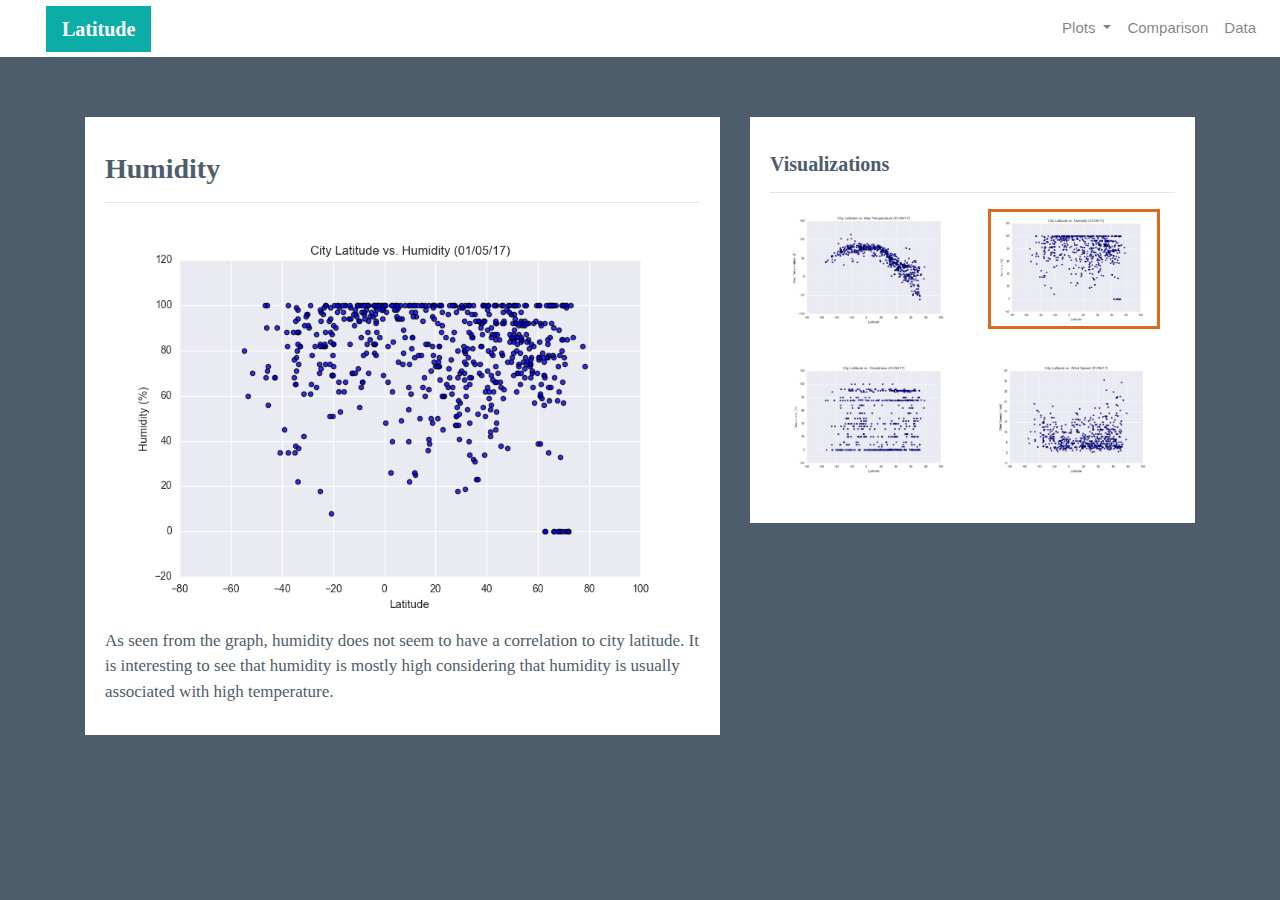
==== humidity.html @ d44b4ce3 "Add files via upload" ====
<!DOCTYPE html>
<html>

<!-- Bootstrap JS -->
<script src="https://code.jquery.com/jquery-3.2.1.slim.min.js"
    integrity="sha384-KJ3o2DKtIkvYIK3UENzmM7KCkRr/rE9/Qpg6aAZGJwFDMVNA/GpGFF93hXpG5KkN"
    crossorigin="anonymous"></script>
<script src="https://cdnjs.cloudflare.com/ajax/libs/popper.js/1.12.9/umd/popper.min.js"
    integrity="sha384-ApNbgh9B+Y1QKtv3Rn7W3mgPxhU9K/ScQsAP7hUibX39j7fakFPskvXusvfa0b4Q"
    crossorigin="anonymous"></script>
<script src="https://maxcdn.bootstrapcdn.com/bootstrap/4.0.0/js/bootstrap.min.js"
    integrity="sha384-JZR6Spejh4U02d8jOt6vLEHfe/JQGiRRSQQxSfFWpi1MquVdAyjUar5+76PVCmYl"
    crossorigin="anonymous"></script>

<head>
    <meta charset="utf-8" />
    <meta http-equiv="X-UA-Compatible" content="IE=edge">
    <title>Bootstrap Visualization Dashboard</title>
    <meta name="viewport" content="width=device-width, initial-scale=1">


    <!-- Bootstrap CSS -->
    <link rel="stylesheet" href="https://maxcdn.bootstrapcdn.com/bootstrap/4.0.0/css/bootstrap.min.css"
        integrity="sha384-Gn5384xqQ1aoWXA+058RXPxPg6fy4IWvTNh0E263XmFcJlSAwiGgFAW/dAiS6JXm" crossorigin="anonymous">

    <!--CSS Link-->
    <link rel="stylesheet" type="text/css" href="style.css">

</head>

<body>
    <!-- Navigation Section -->
    <div class="navigation">
        <nav class="navbar navbar-expand-lg navbar-light">
            <a class="navbar-brand" style="background-color: #0BADA6;" href="index.html">Latitude</a>
            <button class="navbar-toggler  border border-white" type="button" data-toggle="collapse"
                data-target="#navbarNavDropdown" aria-controls="navbarNavDropdown" aria-expanded="false"
                aria-label="Toggle navigation">
                <span class="navbar-toggler-icon"></span>
            </button>
            <div class="collapse navbar-collapse" id="navbarNavDropdown">
                <ul class="navbar-nav ml-auto">
                    <li class="nav-item dropdown">
                        <a class="nav-link dropdown-toggle" href="#" id="navbarDropdownMenuLink" data-toggle="dropdown"
                            aria-haspopup="true" aria-expanded="false">
                            Plots
                        </a>
                        <div class="dropdown-menu" aria-labelledby="navbarDropdownMenuLink">
                            <a class="dropdown-item" href="max_temperature.html">Max Temperature</a>
                            <a class="dropdown-item active" href="humidity.html">Humidity</a>
                            <a class="dropdown-item" href="cloudiness.html">Cloudiness</a>
                            <a class="dropdown-item" href="wind_speed.html">Wind Speed</a>
                        </div>
                    </li>
                    <li class="nav-item">
                        <a class="nav-link" href="comparisons.html">Comparison</a>
                    </li>
                    <li class="nav-item">
                        <a class="nav-link" href="data.html">Data</a>
                    </li>

                </ul>
            </div>
        </nav>
    </div>
    <!-- Content Section -->
    <div class="container">
        <div class="row">
            <div class="col-lg-7 col-md-12">
                <!-- Left box  -->
                <div class="box">
                    <h3 class="title">Humidity</h3>
                    <hr>
                    <img src="Resources/assets/images/Fig2.png" alt="Humidity Graph">
                    <p>As seen from the graph, humidity does not seem to have a correlation to city latitude. It is
                        interesting to see that humidity is mostly high considering that humidity is usually associated
                        with high temperature.
                    </p>
                </div>
            </div>
            <div class="col-lg-5 col-md-12">
                <!-- Right Box -->
                <div class="box">
                    <h5 class="title">Visualizations</h5>
                    <hr>


                    <div class="container">
                        <div class="row" style="padding-bottom: 30px;">
                            <div class="col-6">
                                <a href="max_temperature.html">
                                    <img class="panel" src="Resources/assets/images/Fig1.png"
                                        alt="Max Temperature Image">
                                </a>
                            </div>
                            <div class="col-6">
                                <a href="humidity.html">
                                    <img class="panel active" src="Resources/assets/images/Fig2.png"
                                        alt="Humidity Graph">
                                </a>
                            </div>
                        </div>

                        <div class="row" style="padding-bottom: 30px;">
                            <div class="col-6">
                                <a href="cloudiness.html">
                                    <img class="panel" src="Resources/assets/images/Fig3.png" alt="Cloudiness Graph">
                                </a>
                            </div>
                            <div class="col-6">
                                <a href="wind_speed.html">
                                    <img class="panel" src="Resources/assets/images/Fig4.png" alt="Wind Speed Graph">
                                </a>
                            </div>


                        </div>
                    </div>


                </div>
            </div>
        </div>
    </div>


</body>

</html>
---- style.css ----
/* Body */
body{
    background-color: #4e5d6c; 
}
/* Navbar */
.navbar{
    max-height: 57px; 
}
.navigation .navbar-brand{
    color: #fff; 
    margin-left: 30px; 
    padding: inherit; 
    font-weight: bold; 
    background-color: #df691a;
    font-family: Cambria, Cochin, Georgia, Times, 'Times New Roman', serif;
}
.navbar{
    background-color: white; 
    font-size: 15px; 
}
.active, .dropdown-menu .dropdown-item:active a:hover{
    background-color:#df691a!important; 
}
.dropdown-item{
    color: #343a40 !important; 
}
.dropdown .dropdown-menu .dropdown-item:active, .dropdown .dropdown-menu .dropdown-item:hover{
    background-color:#df691a !important; 
}
a{
    color: #fff;
    font-size: 15px; 
}
.nav-link:hover{
    background-color:#4e5d6c !important;
   }

.navbar-brand:hover{
color: #fff !important;
}
/* Images */
img{
    width:100% !important;
    height:100% !important;
}
.active, .panel:hover{
    border-color: #df691a;
    border-style: solid; 
    
}
.vizualization{
    width:50% !important;
    height:50% !important;
}

/* Title Class  */
.title{
    color: #4e5d6c;  
    font-family: Cambria, Cochin, Georgia, Times, 'Times New Roman', serif;
    font-weight: bolder; 
    padding-top: 25px; 
}
/* Paragraph Element */
p{
 color: #4e5d6c;
 font-family: Cambria, Cochin, Georgia, Times, 'Times New Roman', serif;
 font-size: 17px; 
}
td{
    text-align: center;
}
table{
    background-color: #fff;
}
/* Box Class */
.box {
    margin-top: 60px; 
    margin-bottom: 62px; 
    padding: 10px 20px 15px; 
    color:black;
    background-color: #fff; 

  }
/* Table */
  .table{
    font-size: 15px; 
    border-top-color: #fff !important; 
}
/* Media Queries */
@media(max-width: 992px){
.navbar-expand-lg{
background-color: #fff !important;
}
.navbar{
    max-height: none; 
    padding: inherit;
}
.navbar div{
    margin: inherit; 
    background-color: #4e5d6c;  
}
.navbar-brand{
    padding: 10px !important; 
}

button{
    margin-right: 30px; 
}
button:focus {

    outline: 1px dotted;
    outline: 5px auto -webkit-focusring-color;
    
    }
}
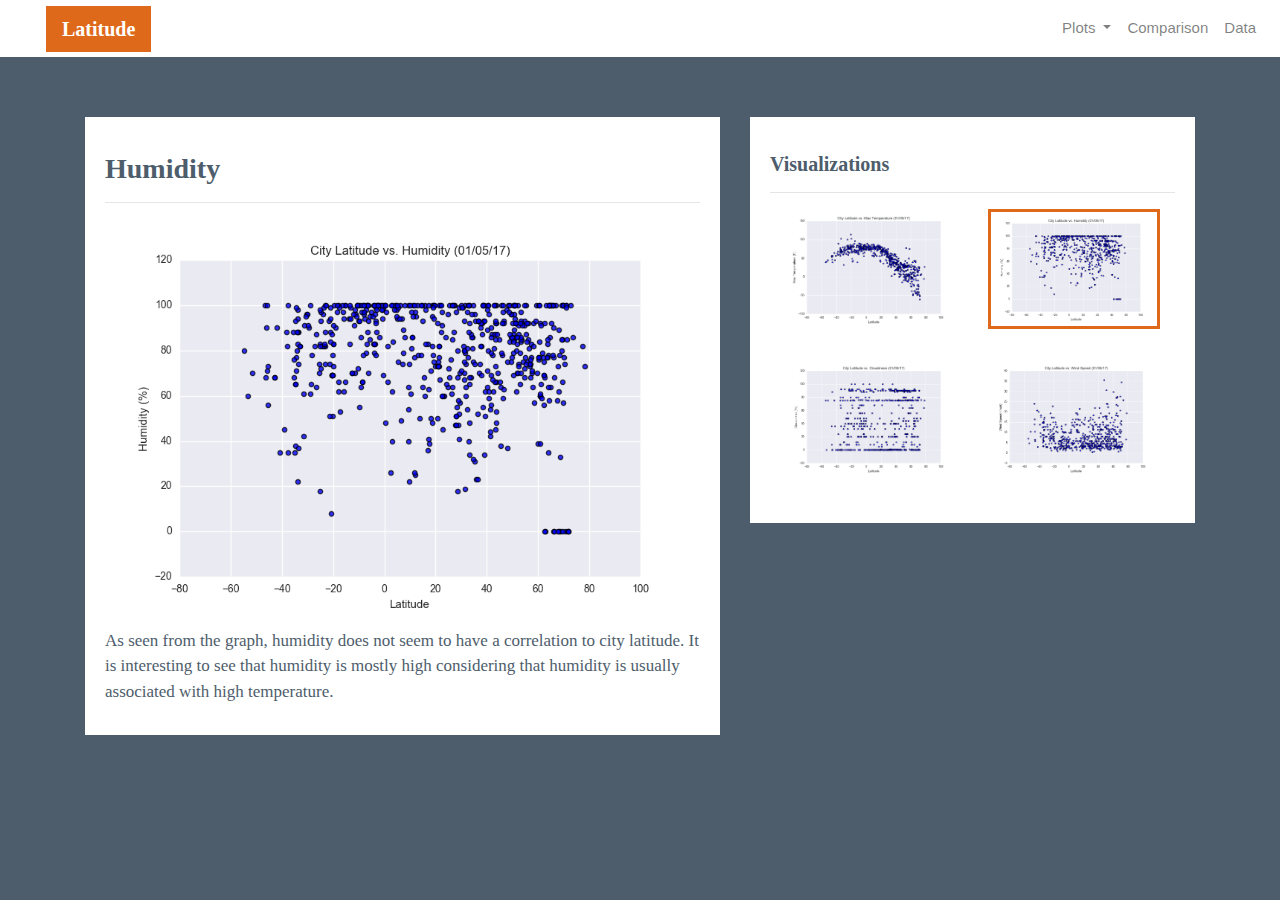
==== commit e3126ccb: "Update humidity.html" ====
--- a/humidity.html
+++ b/humidity.html
@@ -32,7 +32,7 @@
     <!-- Navigation Section -->
     <div class="navigation">
         <nav class="navbar navbar-expand-lg navbar-light">
-            <a class="navbar-brand" style="background-color: #0BADA6;" href="index.html">Latitude</a>
+            <a class="navbar-brand" style="background-color: #df691a;" href="index.html">Latitude</a>
             <button class="navbar-toggler  border border-white" type="button" data-toggle="collapse"
                 data-target="#navbarNavDropdown" aria-controls="navbarNavDropdown" aria-expanded="false"
                 aria-label="Toggle navigation">
@@ -126,4 +126,4 @@
 
 </body>
 
-</html>+</html>
